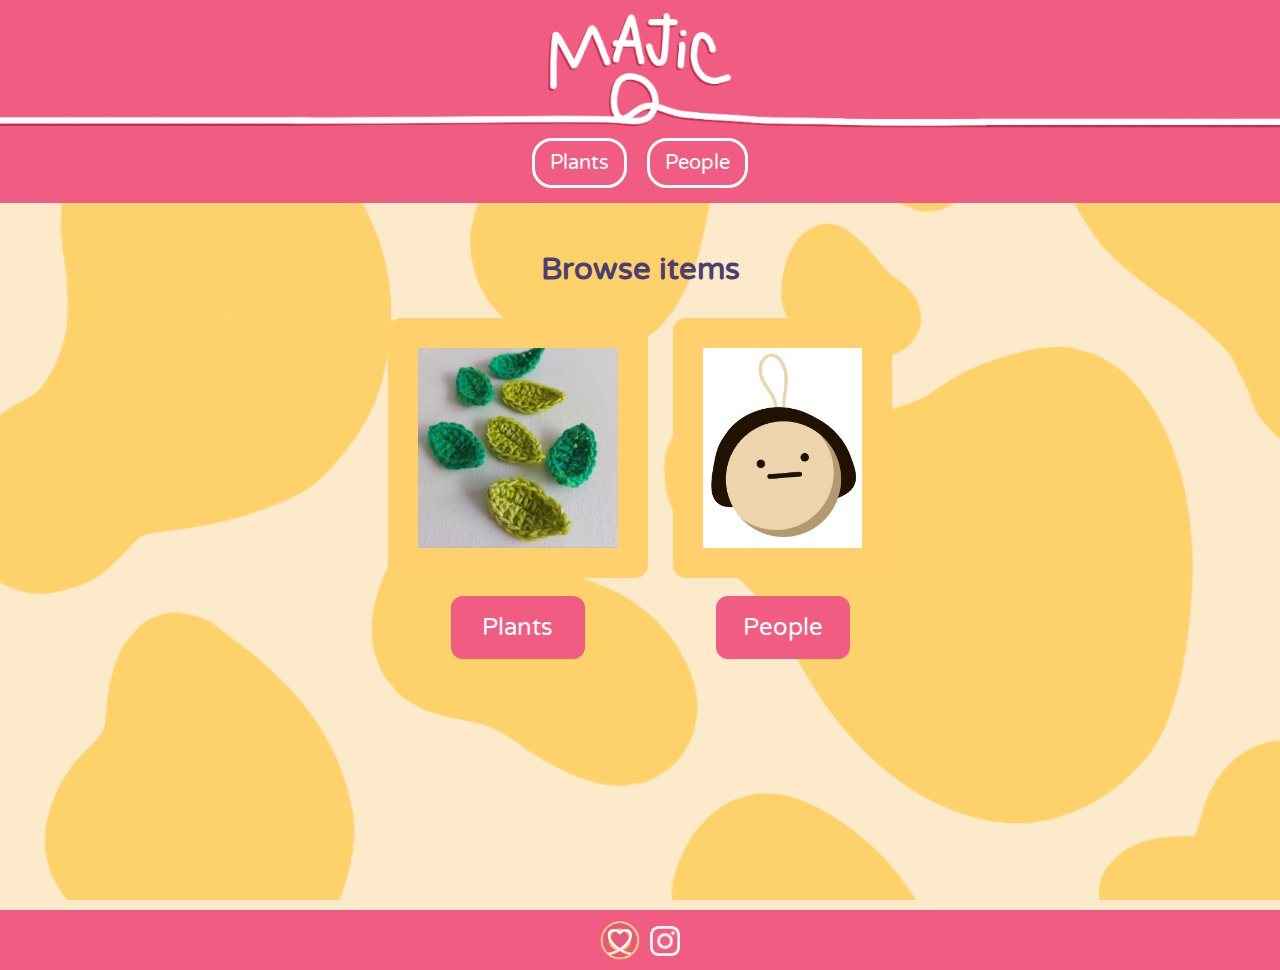
==== index.html @ 10f5a7a4 "Update index.html" ====
<!DOCTYPE html>
<html>

<head>
  <meta charset="utf-8">
  <meta name="viewport" content="width=device-width">
  <title>Home - Majic Ring</title>
  <link rel="icon" type="image/x-icon" href="/images/logo.png">
  <link href="style.css" rel="stylesheet" type="text/css" />
  <link href='https://fonts.googleapis.com/css?family=Varela Round' rel='stylesheet'>
  <script src="https://code.jquery.com/jquery-3.7.1.slim.min.js"></script>
</head>

<body>
  <header>
    <img src="images/majic.png">
    <div id="chinner">
      <!-- <a href="team.html">Meet the Team</a> -->
      <a href="plant.html">Plants</a>
      <!-- <a href="animal.html">Animals</a> -->
      <a href="human.html">People</a>
      <!-- <a href="other.html">Other</a> -->
    </div>
  </header>
  <h3>Browse items</h3>
  <img src="images/worship.gif" id="worship">
  <section class="itemList">
    <div class="item" id="plant">
      <a href="plant.html">
        <img class="image" src="images/items/leaf.jpg">
      </a>
      <a href="plant.html" class="button">
        Plants
      </a>
    </div>
    <!-- <div class="item" id="animal">
      <a href="animal.html">
        <img class="image" src="images/items/pig.png">
      </a>
      <a href="animal.html" class="button">
        Animal
      </a>
    </div> -->
    <div class="item" id="human">
      <a href="human.html">
        <img class="image" src="images/items/sea.png">
      </a>
      <a href="human.html" class="button">
        People
      </a>
    </div>
    <!-- <div class="item" id="custom" style="margin-bottom: 100px">
      <a href="order.html" onclick="sessionStorage.setItem('item', 'custom');">
        <img class="image" src="images/items/duck.png">
      </a>
      <a href="order.html" onclick="sessionStorage.setItem('item', 'custom');" class="button">
        Custom
      </a>
    </div> -->
  </section>
  <div class="footer">
    <img src="images/logo.png" style="width: 40px;">
    <a href="https://www.instagram.com/majic_ring/" target="_blank"
      style="text-decoration: none; margin: 10px 0 0 10px;">
      <img src="images/instagram.webp" style="width: 30px;">
    </a>
  </div>
  <script src="script.js"></script>
</body>

</html>
---- style.css ----
/* index.html */

body {
  margin: 0;
  font: 20pt "Varela Round", sans-serif;
  color: #4d3f73;
  background: #fde9c6ee url("images/cow.png");
  background-size: cover;
  min-height: 80vh;
  width: 100%;
  position: relative;
  padding: 0;
  background-attachment: fixed;
  background-position: -100px 0px;
}

header {
  position: fixed;
  top: 0;
  background-color: #f15d82;
  width: 100%;
  overflow: hidden;
  display: grid;
  justify-content: center;
}

header img {
  width: 1450px;
  margin: -190px;
}

#chinner {
  padding-bottom: 15px;
  display: flex;
  gap: 20px;
  justify-content: center;
}

#chinner a {
  display: inline-flex;
  text-decoration: none;
  color: white;
  padding: 10px 15px 10px 15px;
  border: solid 3px white;
  width: fit-content;
  align-items: center;
  justify-content: center;
  border-radius: 20px;
  font-size: 15pt;
  transition: 0.2s;
}

#chinner a:hover {
  color: #f15d82;
  background-color: white;
}

h3 {
  margin: 250px 0 0;
  text-align: center;
  color: #4d3f73
}

p#caption {
  font-size: 14pt;
  text-align: center;
  margin: 10px 30px 0 30px;
  color: #f15d82;
}

.itemList {
  display: flex;
  flex-wrap: wrap;
  justify-content: center;
  align-items: flex-start;
  padding: 30px 80px 0 80px;
  gap: 50px 25px;
}

.item {
  display: inline-grid;
  place-items: center;
}

.name {
  margin: 15px 0 25px;
}

.image {
  height: 200px;
  border: solid 30px #ffd06b;
  border-radius: 13px;

}

@media (max-width: 450px) {
  .item img {
    height: 150px;
    border-width: 15px;
  }

  .name {
    margin: 5px 0 -5px;
  }

  a.button {
    margin: 15px;
  }

  .itemList {
    gap: 10px 10px;
  }
}

@media (max-width: 937px) {
  div.footer {
    position: absolute;
    bottom: -10px;
  }
}

#human, #ashley {
  margin-bottom: 100px;
}

.button {
  color: white;
  background-color: #f15d82;
  border-radius: 12px;
  margin: 10px 0 -10px;
  padding: 10px;
  cursor: pointer;
  width: 100px;
  border: solid 7px #f15d82;
  transition: 0.2s;
  text-decoration: none;
  text-align: center;
  font: 18pt "Varela Round", sans-serif;
}

.button:hover {
  background-color: white;
  color: #f15d82;
  border-radius: 60px;
}

#worship {
  display: none;
  width: 200px;
  height: auto;
  position: absolute;
  pointer-events: none;
  z-index: 999;
}

.footer {
  position: absolute;
  bottom: 0;
  width: 100%;
  background-color: #f15d82;
  color: white;
  text-align: center;
  height: 60px;
  display: flex;
  align-items: center;
  justify-content: center;
}

/* order.html */

.order {
  display: flex;
  justify-content: center;
  gap: 200px;
  flex-wrap: wrap;
}

@media (max-width: 450px) {
  .order {
    flex-direction: column;
    gap: 0;
    /* margin-top: -500px; */
    /* padding-left: 50px; */
  }
  #formDiv {
    order: 2;
    padding-left: 30px;
  }
  div:has(#carousel) {
    margin-top: -40px;
    order: 1;
    display: grid !important;
  }
  img#carousel, p#itemName, p#price {
    position: relative;
    z-index: -1;
  }
  p#itemName {
    margin-top: 15px;
  }
  p#price {
    margin-top: -10px;
  }
}

#back {
  padding: 180px 0 40px;
  width: 100%;
  display: flex;
  justify-content: center;
}

#back a.button {
  padding-bottom: 12px;
  width: 30px;
  margin-left: -500px !important;
}

.order input {
  padding: 12px;
  border: solid 15px #ffd16b;
  border-radius: 10px;
  width: 250px;
  font: 16pt "Varela Round", sans-serif;
}

input:focus {
  outline: none;
}

::-webkit-input-placeholder {
  font: 16pt "Varela Round", sans-serif;
}

.input {
  margin: 20px 0 30px;
}

.order button {
  margin-top: -10px;
  width: fit-content;
  text-align: center;
}

form {
  margin-bottom: 100px;
}

label.radioContainer {
  font-size: 15pt;
  line-height: 50px;
  cursor: pointer;
}

.order input[type="radio"] {
  display: none;
  margin-left: -41px;
}

.chs,
.mvhs {
  cursor: pointer;
}

.radio {
  display: inline-block;
  height: 25px;
  width: 25px;
  background-color: white;
  border-radius: 50%;
  margin: 10px 10px -9px 0;
  border: solid 5px #ffd16b;
  transition: 0.2s;
}

.radioContainer:hover .radio,
.radioContainer input:checked+.radio {
  border-color: #f15d82;
}

.radio:after {
  content: "";
  display: none;
  width: 18px;
  height: 18px;
  background-color: #f15d82;
  border-radius: 50%;
  margin: 3.5px 0 0 3.5px;
}

.radioContainer input:checked+.radio:after {
  display: block;
}

.swatch {
  width: 25px;
  height: 25px;
  border-radius: 10px;
  margin: 0 7px -8px 0;
  display: inline-block;
  border: solid 3px white;
}

#carousel {
  border: solid 25px #ffd16b;
  border-radius: 10px;
  position: fixed;
  margin-top: -100px;
  height: 270px;
  z-index: -1;
}

#itemName {
  position: fixed;
  margin-top: 220px;
  font-size: 15pt;
  text-align: center;
  white-space: nowrap;
}

#price {
  position: fixed;
  margin-top: 250px;
  text-align: center;
}

/* @media (max-width: 628px) {
  div p#price {
    margin-top: 280px !important;
  }
} */

/* team.html */

.team {
  display: flex;
  gap: 0px;
  flex-direction: column;
}

.human {
  padding: 30px 0 25px 50px;
}

.human h1 {
  display: inline;
  vertical-align: top;
  color: #f15d82;
  font-size: 60pt;
}

.team .pink {
  background-color: #f15d82;
}

.team .pink img {
  border-color: #4d3f73;
}
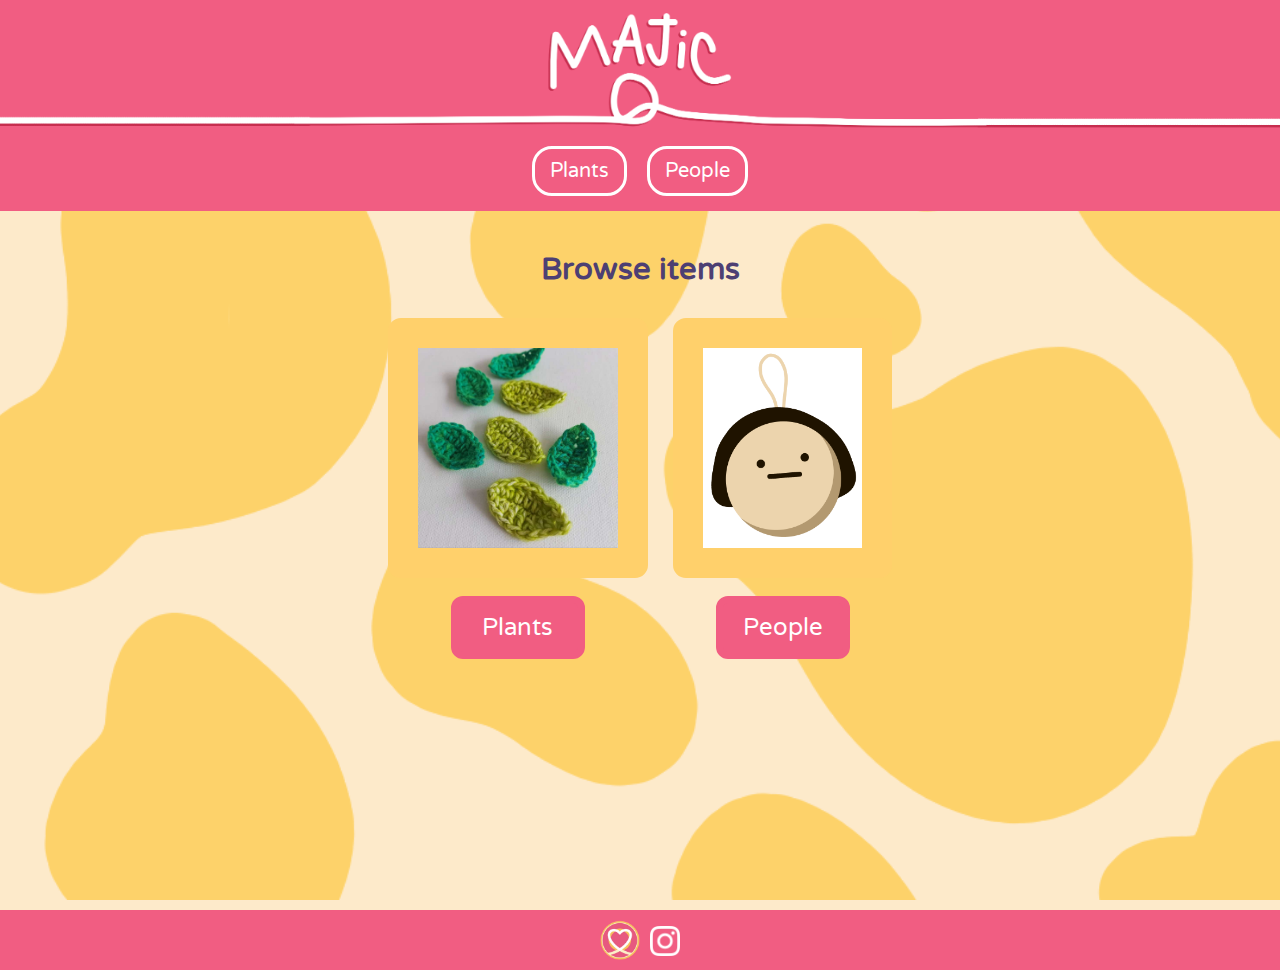
==== commit 5a92d8e4: "Update index.html" ====
--- a/index.html
+++ b/index.html
@@ -13,7 +13,9 @@
 
 <body>
   <header>
-    <img src="images/majic.png">
+    <a href="index.html">
+      <img src="images/majic.png">
+    </a>
     <div id="chinner">
       <!-- <a href="team.html">Meet the Team</a> -->
       <a href="plant.html">Plants</a>
@@ -23,7 +25,6 @@
     </div>
   </header>
   <h3>Browse items</h3>
-  <img src="images/worship.gif" id="worship">
   <section class="itemList">
     <div class="item" id="plant">
       <a href="plant.html">
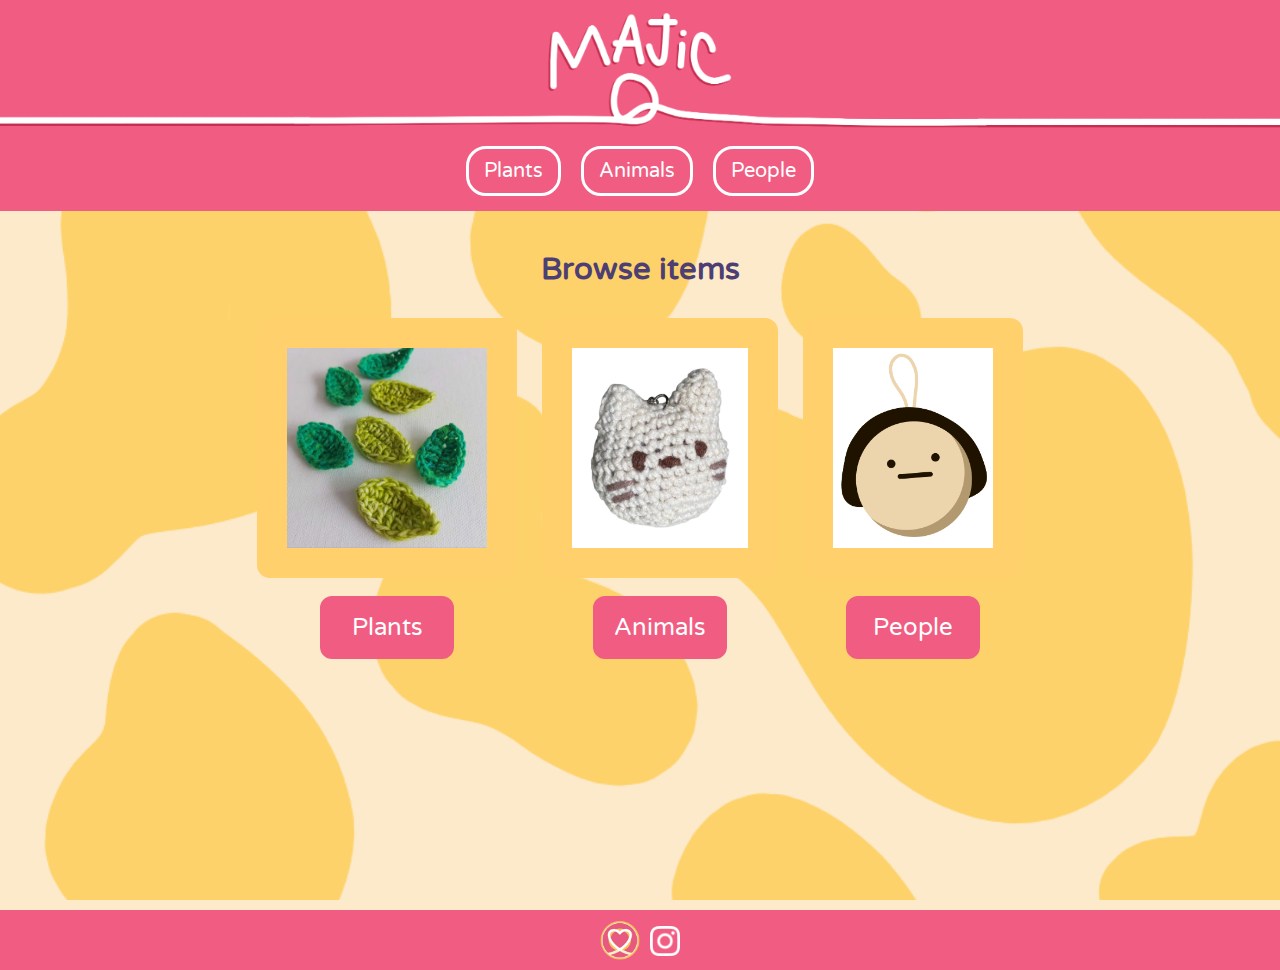
==== commit 69ba2ed4: "Update index.html" ====
--- a/index.html
+++ b/index.html
@@ -19,7 +19,7 @@
     <div id="chinner">
       <!-- <a href="team.html">Meet the Team</a> -->
       <a href="plant.html">Plants</a>
-      <!-- <a href="animal.html">Animals</a> -->
+      <a href="animal.html">Animals</a>
       <a href="human.html">People</a>
       <!-- <a href="other.html">Other</a> -->
     </div>
@@ -34,14 +34,14 @@
         Plants
       </a>
     </div>
-    <!-- <div class="item" id="animal">
+    <div class="item" id="animal">
       <a href="animal.html">
-        <img class="image" src="images/items/pig.png">
+        <img class="image" src="images/items/cat.png">
       </a>
       <a href="animal.html" class="button">
-        Animal
+        Animals
       </a>
-    </div> -->
+    </div>
     <div class="item" id="human">
       <a href="human.html">
         <img class="image" src="images/items/sea.png">
--- a/style.css
+++ b/style.css
@@ -119,7 +119,8 @@
   }
 }
 
-#human, #ashley {
+#human,
+#ashley {
   margin-bottom: 100px;
 }
 
@@ -171,40 +172,53 @@
 .order {
   display: flex;
   justify-content: center;
-  gap: 200px;
+  gap: 170px;
   flex-wrap: wrap;
-}
-
-@media (max-width: 450px) {
+  margin-top: 230px;
+}
+
+@media (max-width: 870px) {
   .order {
     flex-direction: column;
     gap: 0;
-    /* margin-top: -500px; */
-    /* padding-left: 50px; */
-  }
-  #formDiv {
+    padding: 0 40px 0 30px;
+    align-items: center;
+  }
+
+  div#formDiv {
     order: 2;
-    padding-left: 30px;
-  }
-  div:has(#carousel) {
-    margin-top: -40px;
+    margin-top: -150px;
+  }
+  
+  div#sidePanel {
     order: 1;
     display: grid !important;
-  }
-  img#carousel, p#itemName, p#price {
+    gap: 0;
+  }
+
+  img#carousel,
+  p#itemName,
+  p#price,
+  img#facialX {
     position: relative;
     z-index: -1;
   }
+
   p#itemName {
-    margin-top: 15px;
-  }
+    margin-top: 15px !important;
+  }
+
   p#price {
-    margin-top: -10px;
+    margin-top: -10px !important;
+  }
+
+  img#facialX {
+    margin: -200px 0 0 90px !important;
   }
 }
 
 #back {
-  padding: 180px 0 40px;
+  padding-top: 180px;
   width: 100%;
   display: flex;
   justify-content: center;
@@ -213,7 +227,7 @@
 #back a.button {
   padding-bottom: 12px;
   width: 30px;
-  margin-left: -500px !important;
+  margin-left: -800px !important;
 }
 
 .order input {
@@ -222,6 +236,12 @@
   border-radius: 10px;
   width: 250px;
   font: 16pt "Varela Round", sans-serif;
+}
+
+#sidePanel {
+  display: flex;
+  justify-content: center;
+  margin: 120px 0 130px;
 }
 
 input:focus {
@@ -312,7 +332,7 @@
 
 #itemName {
   position: fixed;
-  margin-top: 220px;
+  margin-top: 230px;
   font-size: 15pt;
   text-align: center;
   white-space: nowrap;
@@ -320,15 +340,23 @@
 
 #price {
   position: fixed;
-  margin-top: 250px;
-  text-align: center;
-}
-
-/* @media (max-width: 628px) {
-  div p#price {
-    margin-top: 280px !important;
-  }
-} */
+  margin-top: 260px;
+  text-align: center;
+}
+
+#facialX {
+  position: fixed;
+  margin-top: 50px;
+  width: 120px;
+}
+
+#thx {
+  display: none;
+  margin-top: 30px;
+  font-size: 14pt;
+  text-align: center;
+  width: 300px;
+}
 
 /* team.html */
 
@@ -340,6 +368,11 @@
 
 .human {
   padding: 30px 0 25px 50px;
+}
+
+.human img {
+  width: 150px;
+  height: auto;
 }
 
 .human h1 {
@@ -347,6 +380,11 @@
   vertical-align: top;
   color: #f15d82;
   font-size: 60pt;
+  margin-left: 20px;
+}
+
+.pink h1 {
+  color: white;
 }
 
 .team .pink {
@@ -355,4 +393,4 @@
 
 .team .pink img {
   border-color: #4d3f73;
-}+}
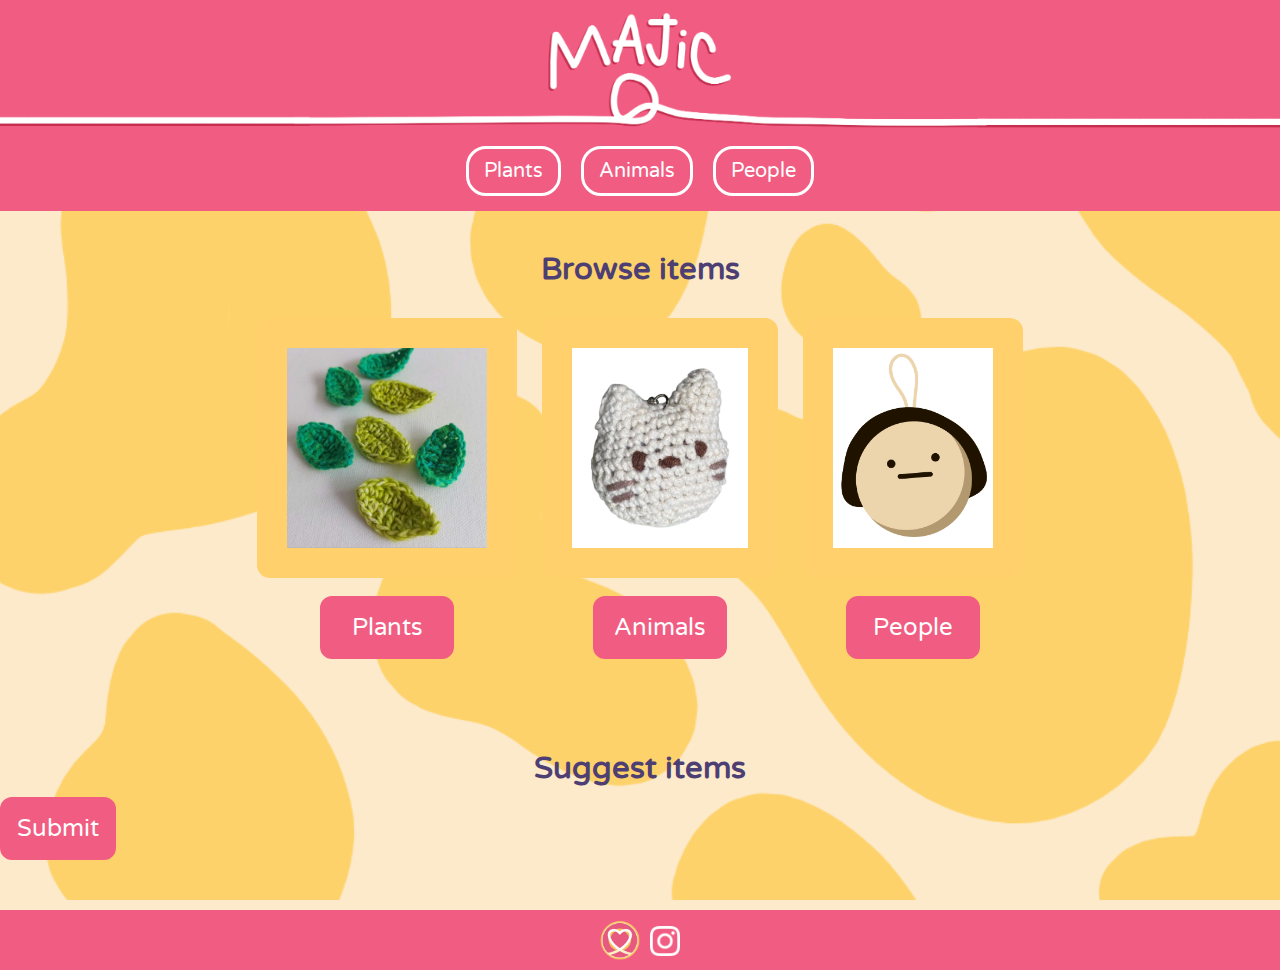
==== commit 0fa60b49: "Update index.html" ====
--- a/index.html
+++ b/index.html
@@ -59,6 +59,14 @@
       </a>
     </div> -->
   </section>
+  <form style="padding-bottom: 100px;" id="suggest" method="POST"
+    action="https://script.google.com/macros/s/AKfycbx7L18tzncGxKV5dqH-SXxKHVSueK4MSj5AMTRaE4pYH-PYKCocmKsiYeGFKgPoDJbIbg/exec">
+    <h3 style="margin-top: 0px;">Suggest items</h3>
+    <span class="input" role="textbox" contenteditable id="suggestSpan"></span>
+    <input type="hidden" id="suggestedItem" name="suggestedItem">
+    <button class="button" type="submit" style="width: fit-content; text-align: center"
+      id="submitSuggestion">Submit</button>
+  </form>
   <div class="footer">
     <img src="images/logo.png" style="width: 40px;">
     <a href="https://www.instagram.com/majic_ring/" target="_blank"
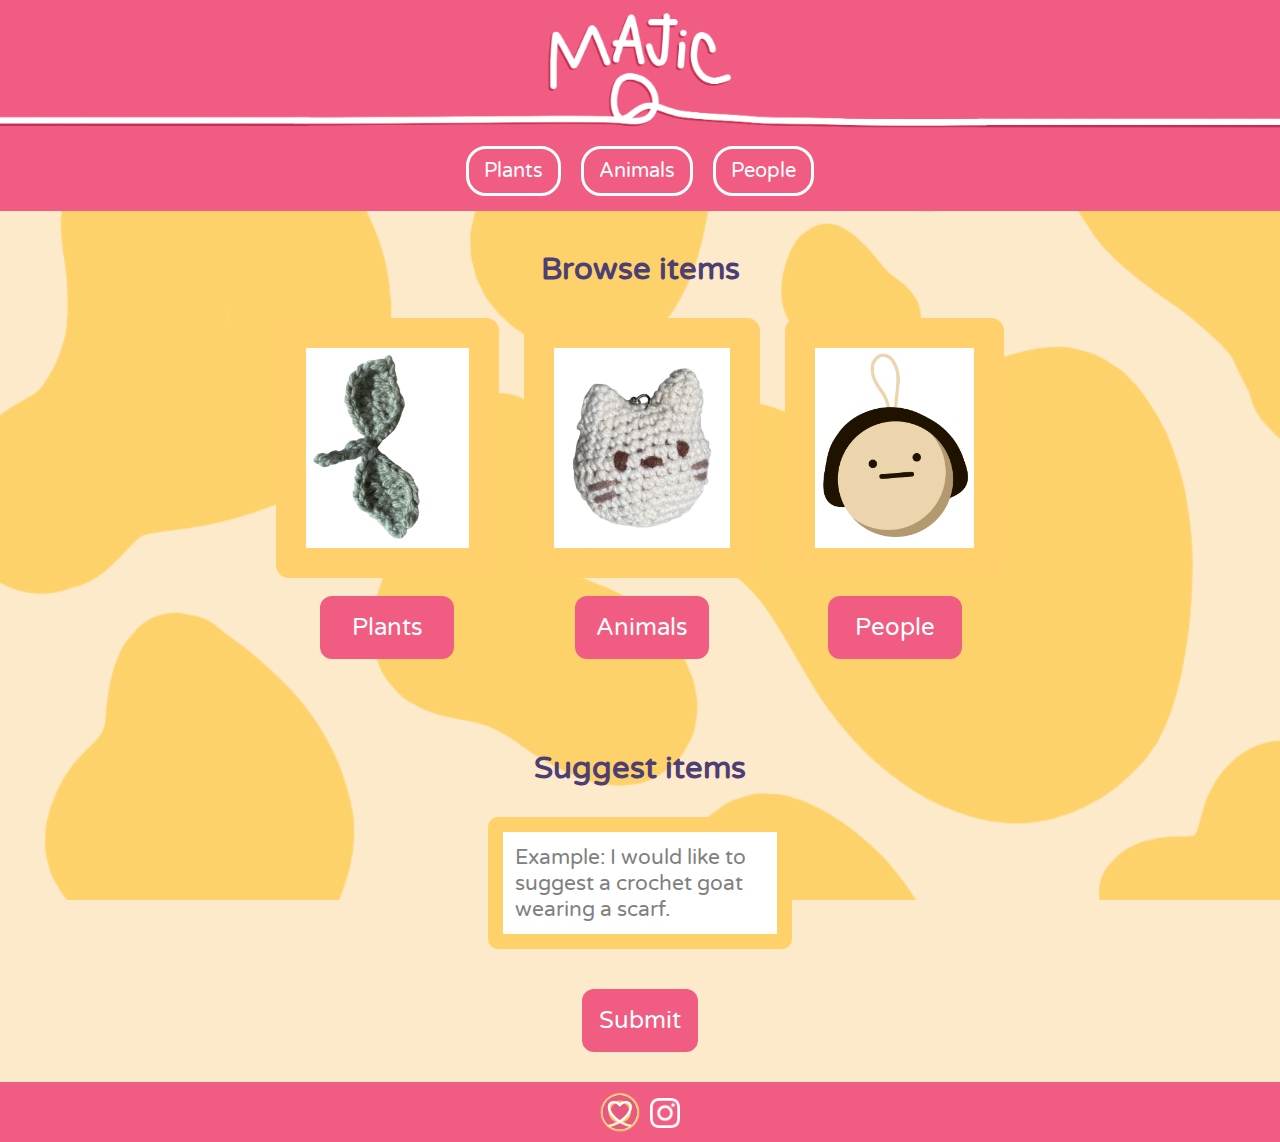
==== commit 8f856cca: "Update index.html" ====
--- a/index.html
+++ b/index.html
@@ -28,7 +28,7 @@
   <section class="itemList">
     <div class="item" id="plant">
       <a href="plant.html">
-        <img class="image" src="images/items/leaf.jpg">
+        <img class="image" src="images/items/leaf.png">
       </a>
       <a href="plant.html" class="button">
         Plants
--- a/style.css
+++ b/style.css
@@ -145,13 +145,26 @@
   border-radius: 60px;
 }
 
-#worship {
-  display: none;
-  width: 200px;
-  height: auto;
-  position: absolute;
-  pointer-events: none;
-  z-index: 999;
+#suggest {
+  display: flex;
+  flex-direction: column;
+  align-items: center;
+}
+
+#suggest span {
+  margin-top: 30px;
+  width: 300px;
+  background: white;
+  cursor: text;
+}
+
+#suggest span:focus {
+  outline: none;
+}
+
+#suggest span:empty::before {
+  content: "Example: I would like to suggest a crochet goat wearing a scarf.";
+  color: gray;
 }
 
 .footer {
@@ -189,7 +202,7 @@
     order: 2;
     margin-top: -150px;
   }
-  
+
   div#sidePanel {
     order: 1;
     display: grid !important;
@@ -230,7 +243,8 @@
   margin-left: -800px !important;
 }
 
-.order input {
+.order input,
+#suggest span.input {
   padding: 12px;
   border: solid 15px #ffd16b;
   border-radius: 10px;
@@ -262,7 +276,7 @@
   text-align: center;
 }
 
-form {
+#orderForm {
   margin-bottom: 100px;
 }
 
@@ -270,6 +284,16 @@
   font-size: 15pt;
   line-height: 50px;
   cursor: pointer;
+  display: inline-table;
+}
+
+label.radioContainer span:not(.swatch):not(.radio) {
+  display: inline-block;
+  width: 350px;
+  max-width: 85%;
+  line-height: 30px;
+  vertical-align: text-top;
+  margin-top: -2.5px;
 }
 
 .order input[type="radio"] {
@@ -348,6 +372,7 @@
   position: fixed;
   margin-top: 50px;
   width: 120px;
+  display: none;
 }
 
 #thx {
@@ -394,3 +419,12 @@
 .team .pink img {
   border-color: #4d3f73;
 }
+
+#worship {
+  display: none;
+  width: 200px;
+  height: auto;
+  position: absolute;
+  pointer-events: none;
+  z-index: 999;
+}
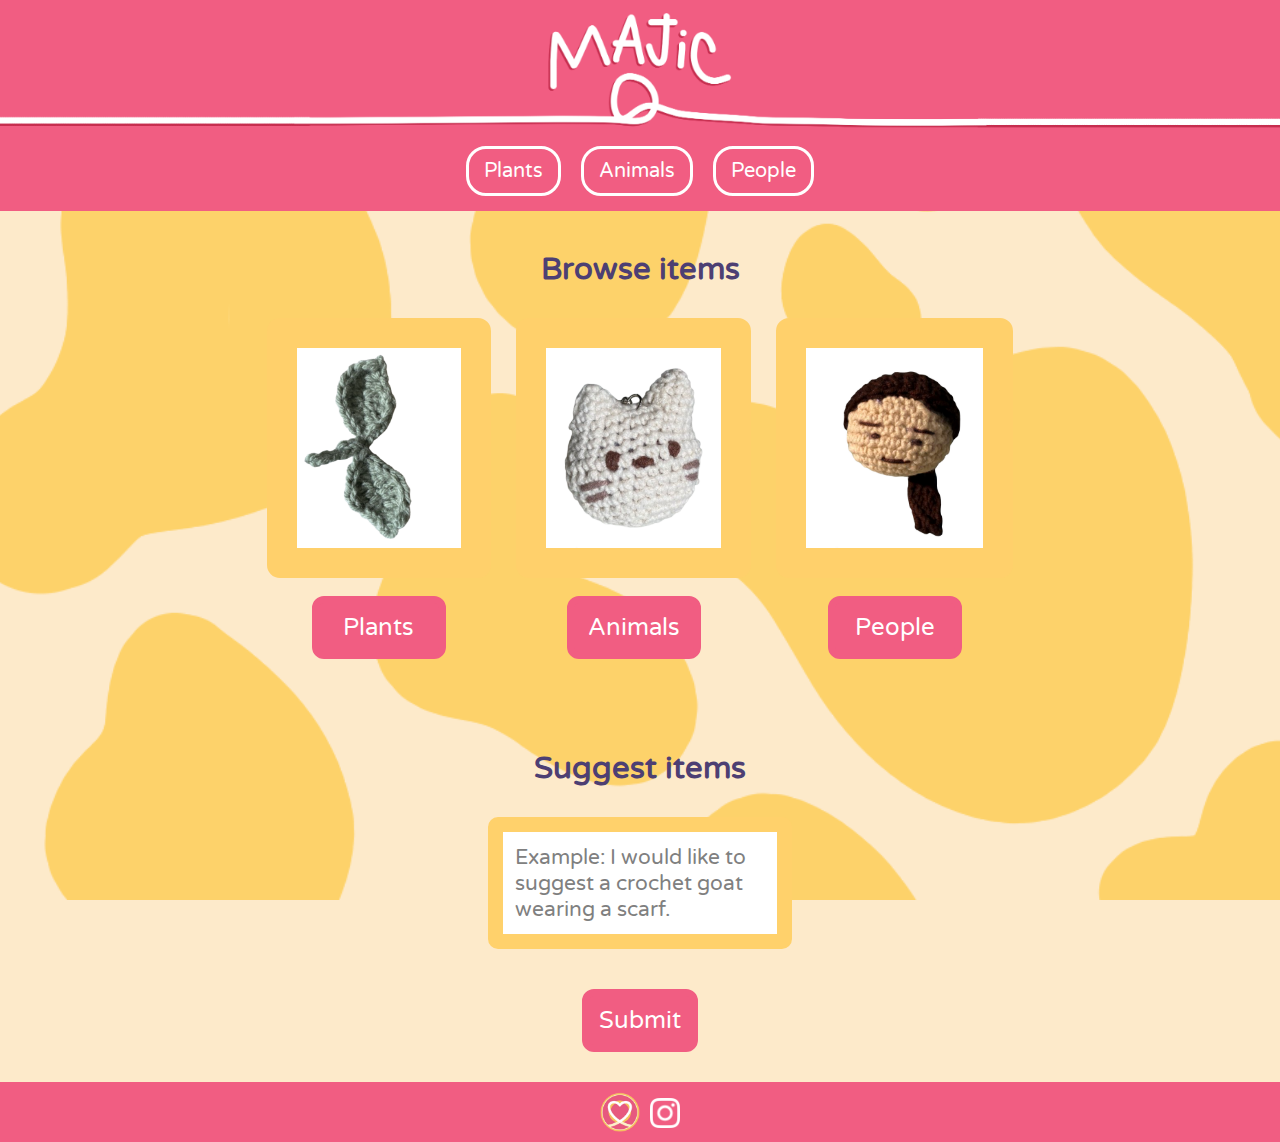
==== commit ff326586: "Update index.html" ====
--- a/index.html
+++ b/index.html
@@ -44,7 +44,7 @@
     </div>
     <div class="item" id="human">
       <a href="human.html">
-        <img class="image" src="images/items/sea.png">
+        <img class="image" src="images/items/ashley.jpeg">
       </a>
       <a href="human.html" class="button">
         People
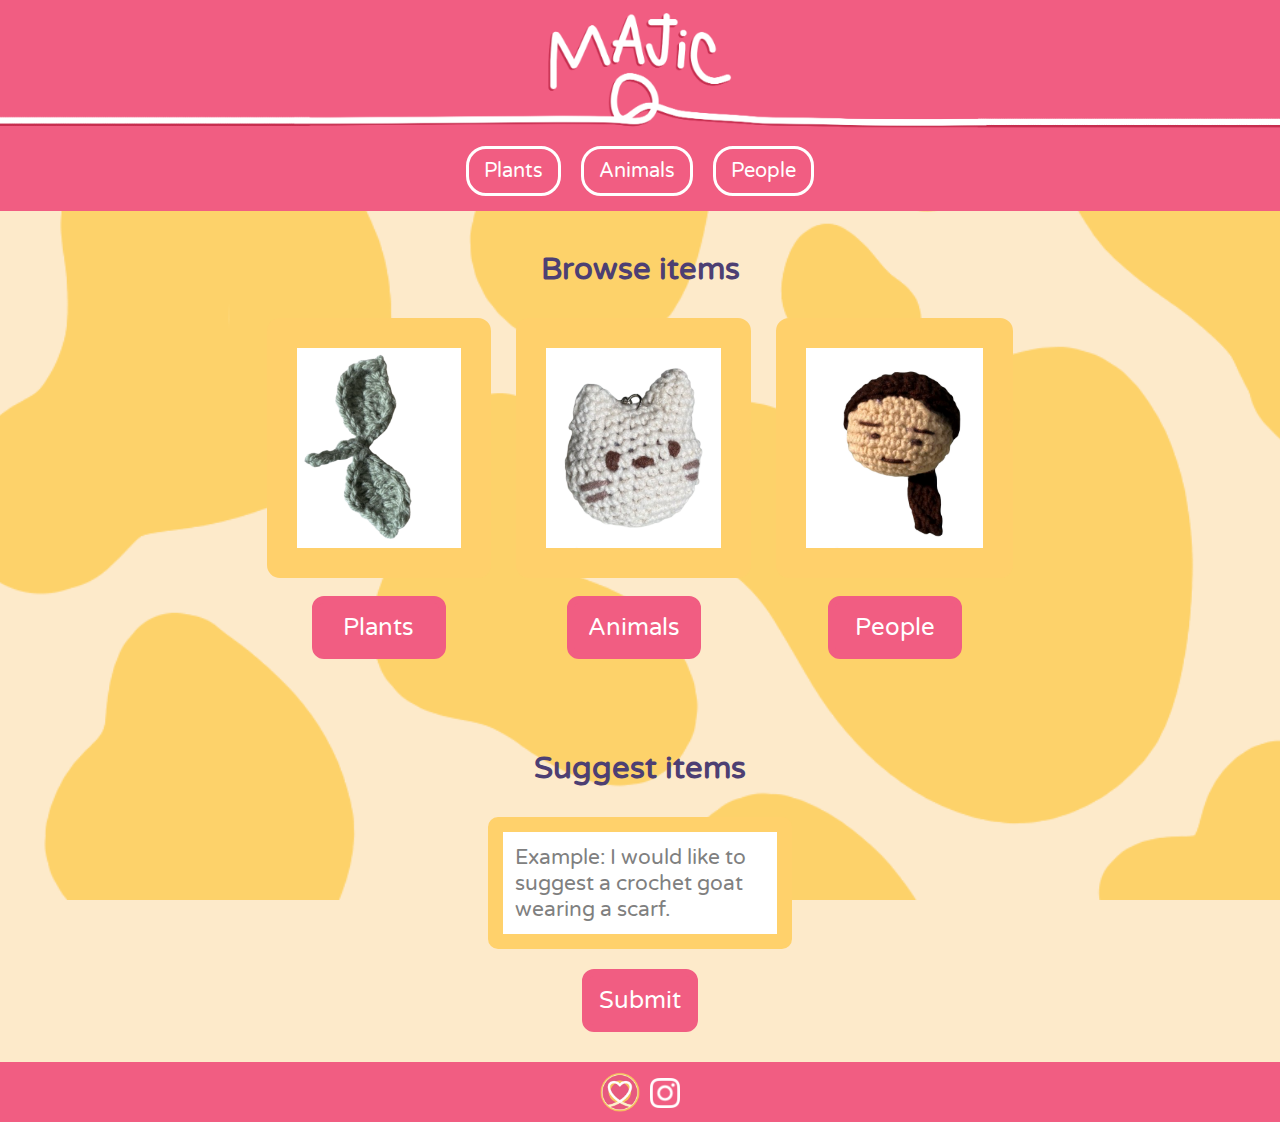
==== commit 49f1c312: "Update index.html" ====
--- a/index.html
+++ b/index.html
@@ -64,7 +64,7 @@
     <h3 style="margin-top: 0px;">Suggest items</h3>
     <span class="input" role="textbox" contenteditable id="suggestSpan"></span>
     <input type="hidden" id="suggestedItem" name="suggestedItem">
-    <button class="button" type="submit" style="width: fit-content; text-align: center"
+    <button class="button" type="submit" style="width: fit-content; text-align: center; margin-top: -10px;"
       id="submitSuggestion">Submit</button>
   </form>
   <div class="footer">
